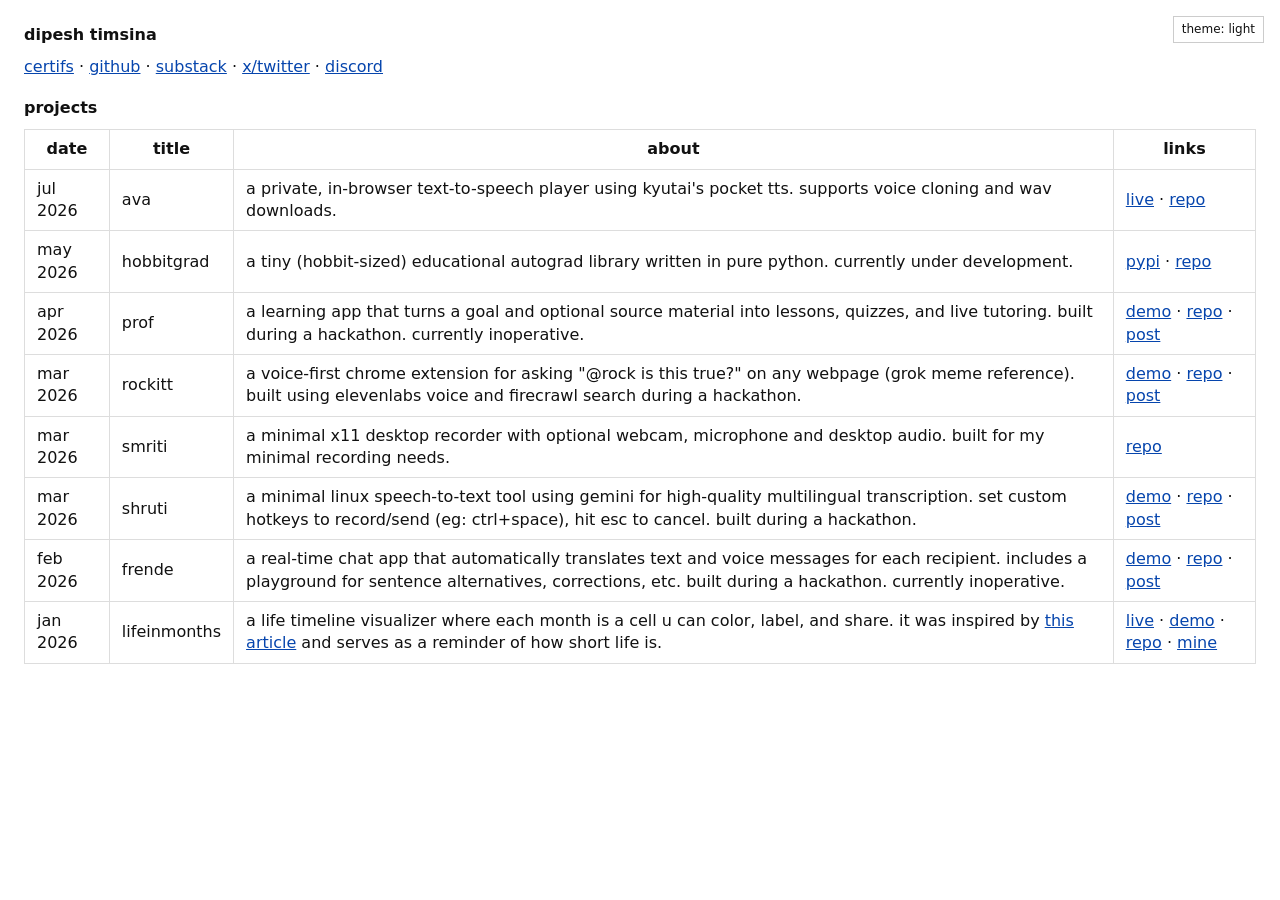
==== index.html @ 2649687e "pivoting to substack" ====
<!DOCTYPE html>
<html lang="en">
<head>
    <meta charset="UTF-8">
    <meta name="viewport" content="width=device-width, initial-scale=1.0">
    <title>creasac - homepage</title>
    <script>
        (function () {
            document.documentElement.classList.add("js");
            try {
                var theme = localStorage.getItem("theme");
                if (theme === "light" || theme === "dark") {
                    document.documentElement.dataset.theme = theme;
                }
            } catch (error) {
            }
        }());
    </script>
    <style>
        :root {
            --bg: #fff;
            --text: #111;
            --link: #0645ad;
            --border: #ccc;
            --cell-border: #ddd;
            --control-bg: #fff;
            --control-hover: #f5f5f5;
        }
        @media (prefers-color-scheme: dark) {
            :root {
                --bg: #111;
                --text: #eee;
                --link: #8ab4ff;
                --border: #555;
                --cell-border: #333;
                --control-bg: #111;
                --control-hover: #1b1b1b;
            }
        }
        :root[data-theme="light"] {
            --bg: #fff;
            --text: #111;
            --link: #0645ad;
            --border: #ccc;
            --cell-border: #ddd;
            --control-bg: #fff;
            --control-hover: #f5f5f5;
        }
        :root[data-theme="dark"] {
            --bg: #111;
            --text: #eee;
            --link: #8ab4ff;
            --border: #555;
            --cell-border: #333;
            --control-bg: #111;
            --control-hover: #1b1b1b;
        }
        html {
            background: var(--bg);
            color: var(--text);
        }
        body {
            font-family: system-ui, -apple-system, Segoe UI, Roboto, Helvetica, Arial, sans-serif;
            background: var(--bg);
            color: var(--text);
            margin: 24px;
            padding: 0;
            line-height: 1.4;
        }
        a {
            color: var(--link);
        }
        h2 {
            font-size: 16px;
            font-weight: 600;
            margin: 18px 0 10px;
        }
        .close_gap {
            margin: 0 0 18px;
        }
        table {
            border-collapse: collapse;
            border: 1px solid var(--border);
        }
        th, td {
            padding: 8px 12px;
            border: 1px solid var(--cell-border);
        }
        .theme-toggle {
            position: fixed;
            top: 16px;
            right: 16px;
            z-index: 1;
            padding: 4px 8px;
            border: 1px solid var(--border);
            background: var(--control-bg);
            color: var(--text);
            font: inherit;
            font-size: 12px;
            line-height: 1.4;
            cursor: pointer;
        }
        .theme-toggle:hover {
            background: var(--control-hover);
        }
        .js [data-view]:not(.active-view) {
            display: none;
        }
    </style>
    <script src="theme.js" defer></script>
    <script src="view.js" defer></script>
</head>
<body>
    <button class="theme-toggle" type="button" data-theme-toggle>theme</button>

    <h2>dipesh timsina</h2>
    <p class="close_gap">
        <span data-view-switch="projects"><a href="#projects">projects</a> &middot;</span>
        <span data-view-switch="certificates"><a href="#certificates">certifs</a> &middot;</span>
        <a href="https://github.com/creasac">github</a> &middot;
        <!-- <a href="https://www.kaggle.com/timsinadipesh">kaggle</a> &middot; -->
        <!-- <a href="https://www.youtube.com/@creasacyt">youtube</a> &middot; -->
        <a href="https://substack.com/@creasac">substack</a> &middot;
        <a href="https://x.com/creasac_">x/twitter</a> &middot;
        <a href="https://discordapp.com/users/1051826142258155530">discord</a>
    </p>

    <section class="active-view" data-view="projects">
        <h2>projects</h2>
        <table>
        <tr>
            <th>date</th>
            <th>title</th>
            <th>about</th>
            <th>links</th>
        </tr>
        <tr>
            <td>jul 2026</td>
            <td>ava</td> 
            <td>a private, in-browser text-to-speech player using kyutai's pocket tts. supports voice cloning and wav downloads.</td>
            <td>
                <a href="https://ava.creasac.com">live</a> &middot;
                <a href="https://github.com/creasac/ava">repo</a>
            </td>
        </tr>
        <tr>
            <td>may 2026</td>
            <td>hobbitgrad</td>
            <td>a tiny (hobbit-sized) educational autograd library written in pure python. currently under development.</td>
            <td>
                <a href="https://pypi.org/project/hobbitgrad/">pypi</a> &middot;
                <a href="https://github.com/creasac/hobbitgrad">repo</a>
            </td>
        </tr>
        <tr>
            <td>apr 2026</td>
            <td>prof</td>
            <td>a learning app that turns a goal and optional source material into lessons, quizzes, and live tutoring. built during a hackathon. currently inoperative.</td>
            <td>
                <!-- <a href="https://prof.creasac.workers.dev">live</a> &middot; -->
                <a href="https://www.youtube.com/watch?v=EhzFgjZVULM">demo</a> &middot;
                <a href="https://github.com/creasac/prof">repo</a> &middot;
                <a href="https://hacks.elevenlabs.io/submissions/186d65a1-6260-4ba0-b815-a598f3ca551c">post</a>
            </td>
        </tr>
        <tr>
            <td>mar 2026</td>
            <td>rockitt</td>
            <td>a voice-first chrome extension for asking "@rock is this true?" on any webpage (grok meme reference). built using elevenlabs voice and firecrawl search during a hackathon.</td>
            <td>
                <!-- <a href="https://chromewebstore.google.com/detail/hfcoajndekonknlgdjfleibamoijofkh/">live</a> &middot; -->
                <a href="https://www.youtube.com/watch?v=A8D66fbJItU">demo</a> &middot;
                <a href="https://github.com/creasac/rockitt">repo</a> &middot;
                <a href="https://hacks.elevenlabs.io/submissions/20314e7d-9eb1-4995-b3b4-708eff001f45">post</a>
            </td>
        </tr>
        <tr>
            <td>mar 2026</td>
            <td>smriti</td>
            <td>a minimal x11 desktop recorder with optional webcam, microphone and desktop audio. built for my minimal recording needs.</td>
            <td>
                <a href="https://github.com/creasac/smriti">repo</a>
            </td>
        </tr>
        <tr>
            <td>mar 2026</td>
            <td>shruti</td>
            <td>a minimal linux speech-to-text tool using gemini for high-quality multilingual transcription. set custom hotkeys to record/send (eg: ctrl+space), hit esc to cancel. built during a hackathon.</td>
            <td>
                <a href="https://youtu.be/UYwDzhuUQPQ">demo</a> &middot;
                <a href="https://github.com/creasac/shruti">repo</a> &middot;
                <a href="https://dev.to/creasac/built-shruti-a-minimal-system-wide-speech-to-text-tool-for-linux-47f2">post</a>
            </td>
        </tr>
        <tr>
            <td>feb 2026</td>
            <td>frende</td>
            <td>a real-time chat app that automatically translates text and voice messages for each recipient. includes a playground for sentence alternatives, corrections, etc. built during a hackathon. currently inoperative.</td>
            <td>
                <!-- <a href="https://frende.vercel.app">live</a> &middot; -->
                <a href="https://www.youtube.com/watch?v=aFIX1mvdTwI&t=9s">demo</a> &middot;
                <a href="https://github.com/creasac/frende-dev">repo</a> &middot;
                <a href="https://devpost.com/software/frende">post</a>
            </td>
        </tr>
        <tr>
            <td>jan 2026</td>
            <td>lifeinmonths</td>
            <td>a life timeline visualizer where each month is a cell u can color, label, and share. it was inspired by <a href="https://waitbutwhy.com/2014/05/life-weeks.html">this article</a> and serves as a reminder of how short life is.</td>
            <td><a href="https://lifeinmonths.vercel.app">live</a> &middot;
                <a href="https://www.youtube.com/watch?v=9fUk39ATIXo&t=1s">demo</a> &middot;
                <a href="https://github.com/creasac/lifeinmonths">repo</a> &middot;
                <a href="https://lifeinmonths.vercel.app/creasac">mine</a>
            </td>
        </tr>
        </table>
    </section>

    <section data-view="certificates">
        <h2>certificates</h2>
        <table>
            <tr>
                <th>date</th>
                <th>certificate</th>
                <th>issuer</th>
                <th>time spent (approximate)</th>
            </tr>
            <tr>
                <td>Jan 10, 2025</td>
                <td><a href="https://coursera.org/share/632d15a8092e8cc3a588527fc9cee36c">Deep Learning</a></td>
                <td>DeepLearning.AI (coursera)</td>
                <td>3 months at 10 hours a week</td>
            </tr>
            <tr>
                <td>Dec 26, 2024</td>
                <td><a href="https://coursera.org/share/d526c2bbdcf592c46728c0be9bdc3246">Accelerated Computer Science Fundamentals</a></td>
                <td>University of Illinois Urbana-Champaign (coursera)</td>
                <td>2 months at 10 hours a week</td>
            </tr>
            <tr>
                <td>Aug 29, 2024</td>
                <td><a href="https://coursera.org/share/204531e385c50a49f821b47ea51f4e2b">C Programming with Linux</a></td>
                <td>Institut Mines-Télécom & Dartmouth College (coursera)</td>
                <td>2 months at 10 hours a week</td>
            </tr>
            <tr>
                <td>Jul 12, 2024</td>
                <td><a href="https://coursera.org/share/3ad6fe5a022023cad6f29e0116e2bc9b">From Nand to Tetris</a></td>
                <td>Hebrew University of Jerusalem (coursera)</td>
                <td>4 weeks at 10 hours a week</td>
            </tr>
            <tr>
                <td>Jun 1, 2024</td>
                <td><a href="https://coursera.org/share/227577705cc01f79bb2115d833599992">Divide and Conquer, Sorting and Searching, and Randomized Algorithms</a></td>
                <td>Stanford University (coursera)</td>
                <td>2 weeks at 10 hours a week</td>
            </tr>
            <tr>
                <td>May 18, 2024</td>
                <td><a href="https://coursera.org/share/c6312e6c1ece568bc336d7b0ed98c8a7">Machine Learning</a></td>
                <td>Stanford University & DeepLearning.AI (coursera)</td>
                <td>2 months at 10 hours a week</td>
            </tr>
            <tr>
                <td>Feb 24, 2024</td>
                <td><a href="https://coursera.org/share/4c72ab20d2b2abe898c4d1ca3e85a241">Mathematics for Machine Learning and Data Science</a></td>
                <td>DeepLearning.AI (coursera)</td>
                <td>3 months at 5 hours a week</td>
            </tr>
            <tr>
                <td>Sep 20, 2023</td>
                <td><a href="https://www.credly.com/badges/92e4d92b-abae-4ccc-8200-226f5cf807fd">CCNA: Introduction to Networks</a></td>
                <td>Cisco Networking Academy</td>
                <td>7 weeks at 10 hours a week</td>
            </tr>
            <tr>
                <td>Aug 28, 2023</td>
                <td><a href="https://coursera.org/share/d5e69bac4a2be00237bb6cb69e3897bf">Core Java</a></td>
                <td>LearnQuest (coursera)</td>
                <td>2 months at 10 hours a week</td>
            </tr>
            <tr>
                <td>Aug 21, 2023</td>
                <td><a href="https://coursera.org/share/abc9e48126a70b0f7f11c1d0de5cccbb">Étudier en France: French Intermediate course B1-B2</a></td>
                <td>École Polytechnique (coursera)</td>
                <td>5 weeks at 10 hours a week</td>
            </tr>
            <tr>
                <td>Sep 12, 2022</td>
                <td><a href="https://drive.google.com/file/d/124qPw9OoJ26R4PNTx1wd91HVh4HaTQHC/view">Français B1.1 (French Language)</a></td>
                <td>Alliance Française de Katmandou</td>
                <td>1 year at 8 hours a week</td>
            </tr>
            <tr>
                <td>Aug 10, 2022</td>
                <td><a href="https://drive.google.com/file/d/1zjWi_UGqkVSPky_HVifHElUkT7HzQy-I/view">Goethe-Zerifikat B2 (German Language)</a></td>
                <td>Goethe-Institut</td>
                <td>1 year at 15 hours a week</td>
            </tr>
        </table>
    </section>
</body>
</html>
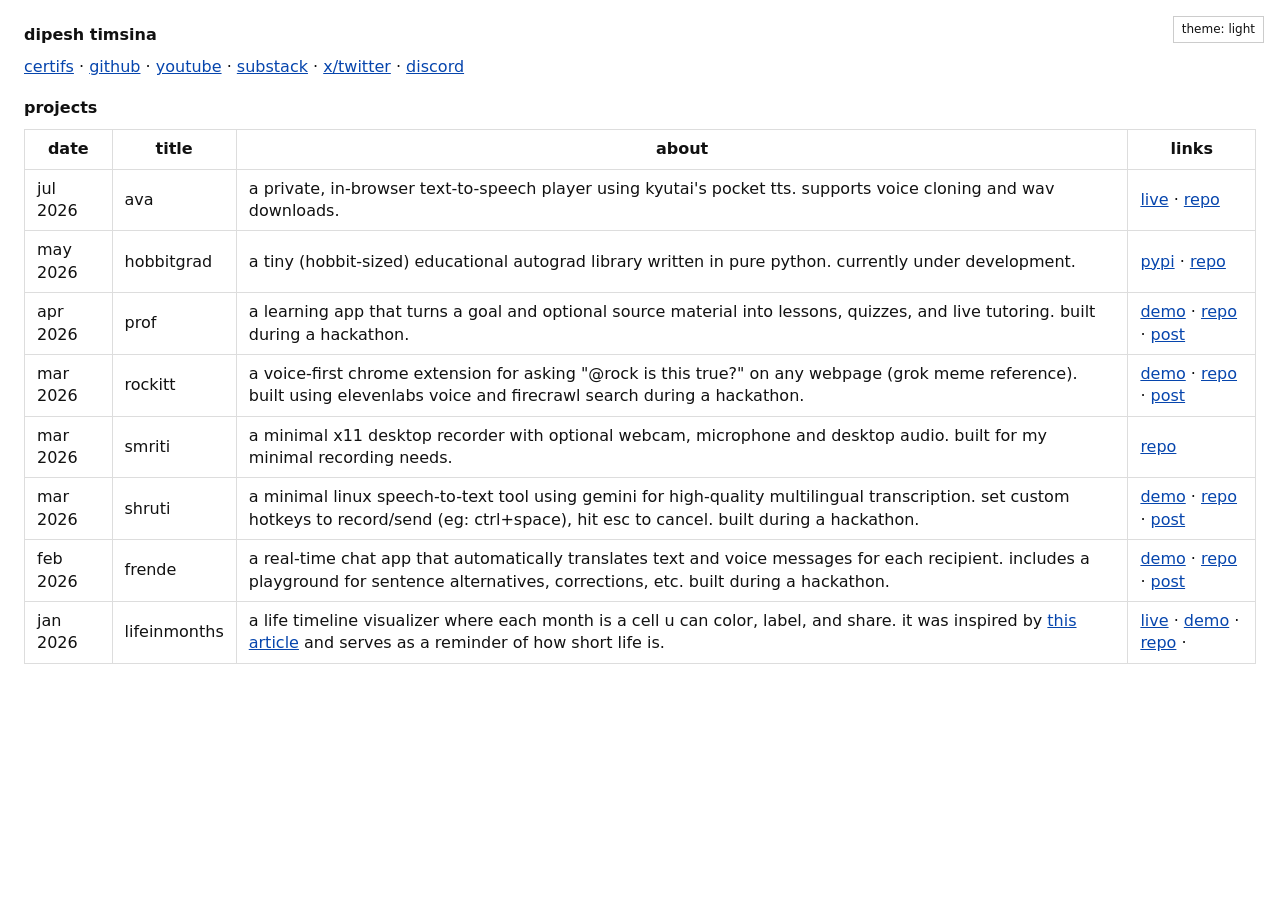
==== commit 41f86d5d: "update" ====
--- a/index.html
+++ b/index.html
@@ -119,7 +119,7 @@
         <span data-view-switch="certificates"><a href="#certificates">certifs</a> &middot;</span>
         <a href="https://github.com/creasac">github</a> &middot;
         <!-- <a href="https://www.kaggle.com/timsinadipesh">kaggle</a> &middot; -->
-        <!-- <a href="https://www.youtube.com/@creasacyt">youtube</a> &middot; -->
+        <a href="https://www.youtube.com/@creasacyt">youtube</a> &middot;
         <a href="https://substack.com/@creasac">substack</a> &middot;
         <a href="https://x.com/creasac_">x/twitter</a> &middot;
         <a href="https://discordapp.com/users/1051826142258155530">discord</a>
@@ -155,7 +155,7 @@
         <tr>
             <td>apr 2026</td>
             <td>prof</td>
-            <td>a learning app that turns a goal and optional source material into lessons, quizzes, and live tutoring. built during a hackathon. currently inoperative.</td>
+            <td>a learning app that turns a goal and optional source material into lessons, quizzes, and live tutoring. built during a hackathon.</td>
             <td>
                 <!-- <a href="https://prof.creasac.workers.dev">live</a> &middot; -->
                 <a href="https://www.youtube.com/watch?v=EhzFgjZVULM">demo</a> &middot;
@@ -195,7 +195,7 @@
         <tr>
             <td>feb 2026</td>
             <td>frende</td>
-            <td>a real-time chat app that automatically translates text and voice messages for each recipient. includes a playground for sentence alternatives, corrections, etc. built during a hackathon. currently inoperative.</td>
+            <td>a real-time chat app that automatically translates text and voice messages for each recipient. includes a playground for sentence alternatives, corrections, etc. built during a hackathon.</td>
             <td>
                 <!-- <a href="https://frende.vercel.app">live</a> &middot; -->
                 <a href="https://www.youtube.com/watch?v=aFIX1mvdTwI&t=9s">demo</a> &middot;
@@ -210,7 +210,7 @@
             <td><a href="https://lifeinmonths.vercel.app">live</a> &middot;
                 <a href="https://www.youtube.com/watch?v=9fUk39ATIXo&t=1s">demo</a> &middot;
                 <a href="https://github.com/creasac/lifeinmonths">repo</a> &middot;
-                <a href="https://lifeinmonths.vercel.app/creasac">mine</a>
+                <!-- <a href="https://lifeinmonths.vercel.app/creasac">mine</a> -->
             </td>
         </tr>
         </table>
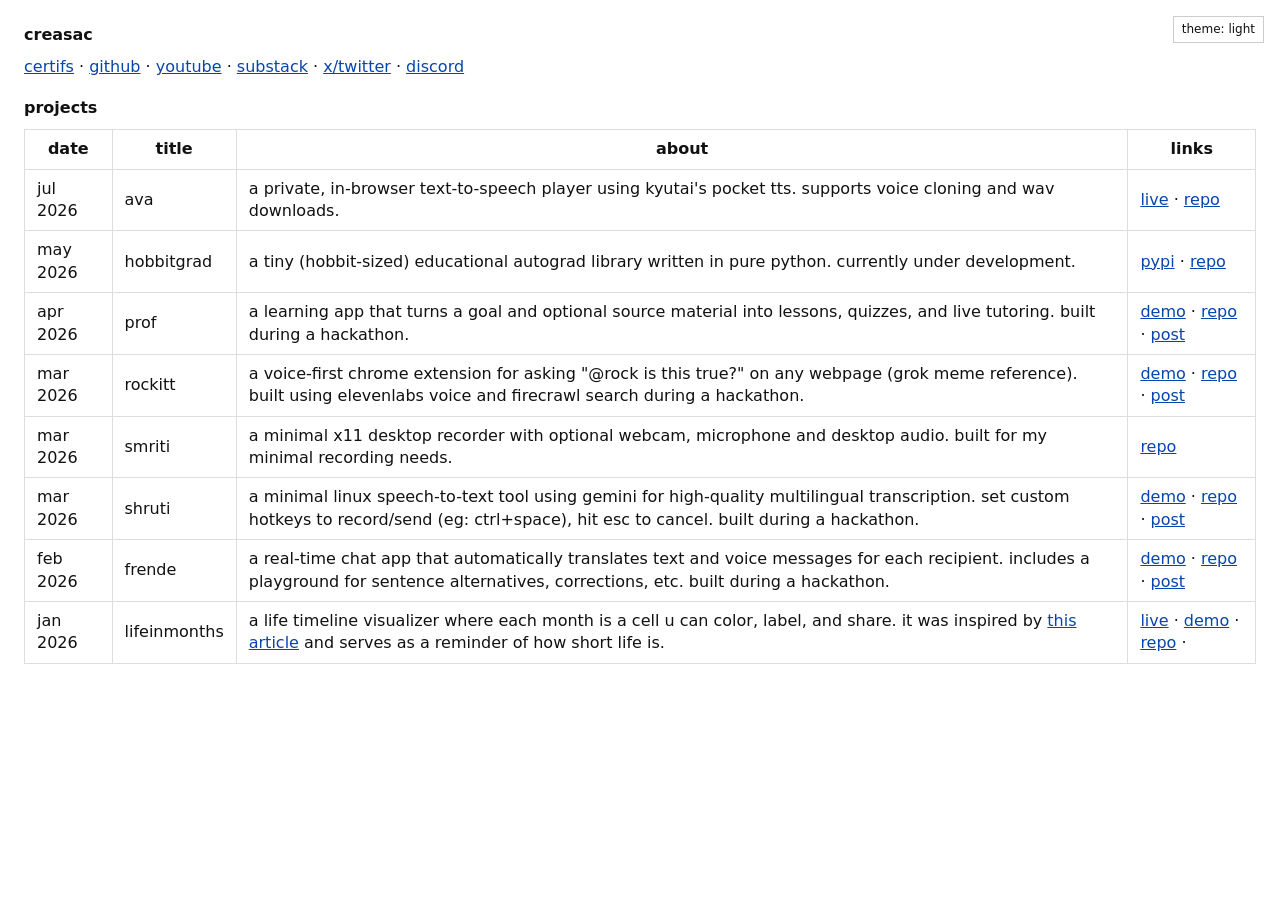
==== commit 96dc7ad5: "update" ====
--- a/index.html
+++ b/index.html
@@ -113,7 +113,7 @@
 <body>
     <button class="theme-toggle" type="button" data-theme-toggle>theme</button>
 
-    <h2>dipesh timsina</h2>
+    <h2>creasac</h2>
     <p class="close_gap">
         <span data-view-switch="projects"><a href="#projects">projects</a> &middot;</span>
         <span data-view-switch="certificates"><a href="#certificates">certifs</a> &middot;</span>
@@ -198,8 +198,8 @@
             <td>a real-time chat app that automatically translates text and voice messages for each recipient. includes a playground for sentence alternatives, corrections, etc. built during a hackathon.</td>
             <td>
                 <!-- <a href="https://frende.vercel.app">live</a> &middot; -->
-                <a href="https://www.youtube.com/watch?v=aFIX1mvdTwI&t=9s">demo</a> &middot;
-                <a href="https://github.com/creasac/frende-dev">repo</a> &middot;
+                <a href="https://www.youtube.com/watch?v=aFIX1mvdTwI">demo</a> &middot;
+                <a href="https://github.com/creasac/frende">repo</a> &middot;
                 <a href="https://devpost.com/software/frende">post</a>
             </td>
         </tr>
@@ -208,7 +208,7 @@
             <td>lifeinmonths</td>
             <td>a life timeline visualizer where each month is a cell u can color, label, and share. it was inspired by <a href="https://waitbutwhy.com/2014/05/life-weeks.html">this article</a> and serves as a reminder of how short life is.</td>
             <td><a href="https://lifeinmonths.vercel.app">live</a> &middot;
-                <a href="https://www.youtube.com/watch?v=9fUk39ATIXo&t=1s">demo</a> &middot;
+                <a href="https://www.youtube.com/watch?v=9fUk39ATIXo">demo</a> &middot;
                 <a href="https://github.com/creasac/lifeinmonths">repo</a> &middot;
                 <!-- <a href="https://lifeinmonths.vercel.app/creasac">mine</a> -->
             </td>
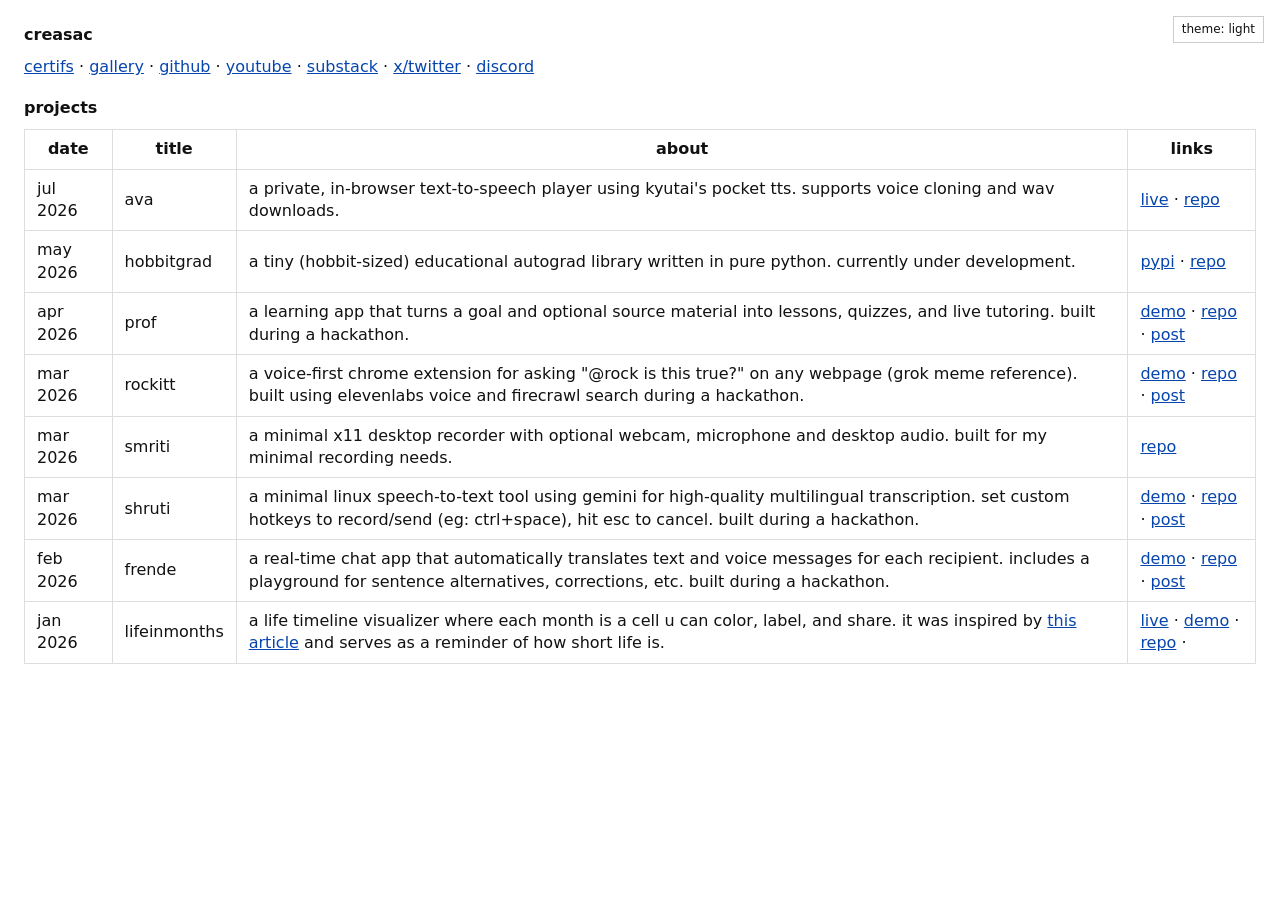
==== commit 90e704fe: "add gallery link" ====
--- a/index.html
+++ b/index.html
@@ -117,6 +117,7 @@
     <p class="close_gap">
         <span data-view-switch="projects"><a href="#projects">projects</a> &middot;</span>
         <span data-view-switch="certificates"><a href="#certificates">certifs</a> &middot;</span>
+        <a href="https://gallery.creasac.com">gallery</a> &middot;
         <a href="https://github.com/creasac">github</a> &middot;
         <!-- <a href="https://www.kaggle.com/timsinadipesh">kaggle</a> &middot; -->
         <a href="https://www.youtube.com/@creasacyt">youtube</a> &middot;
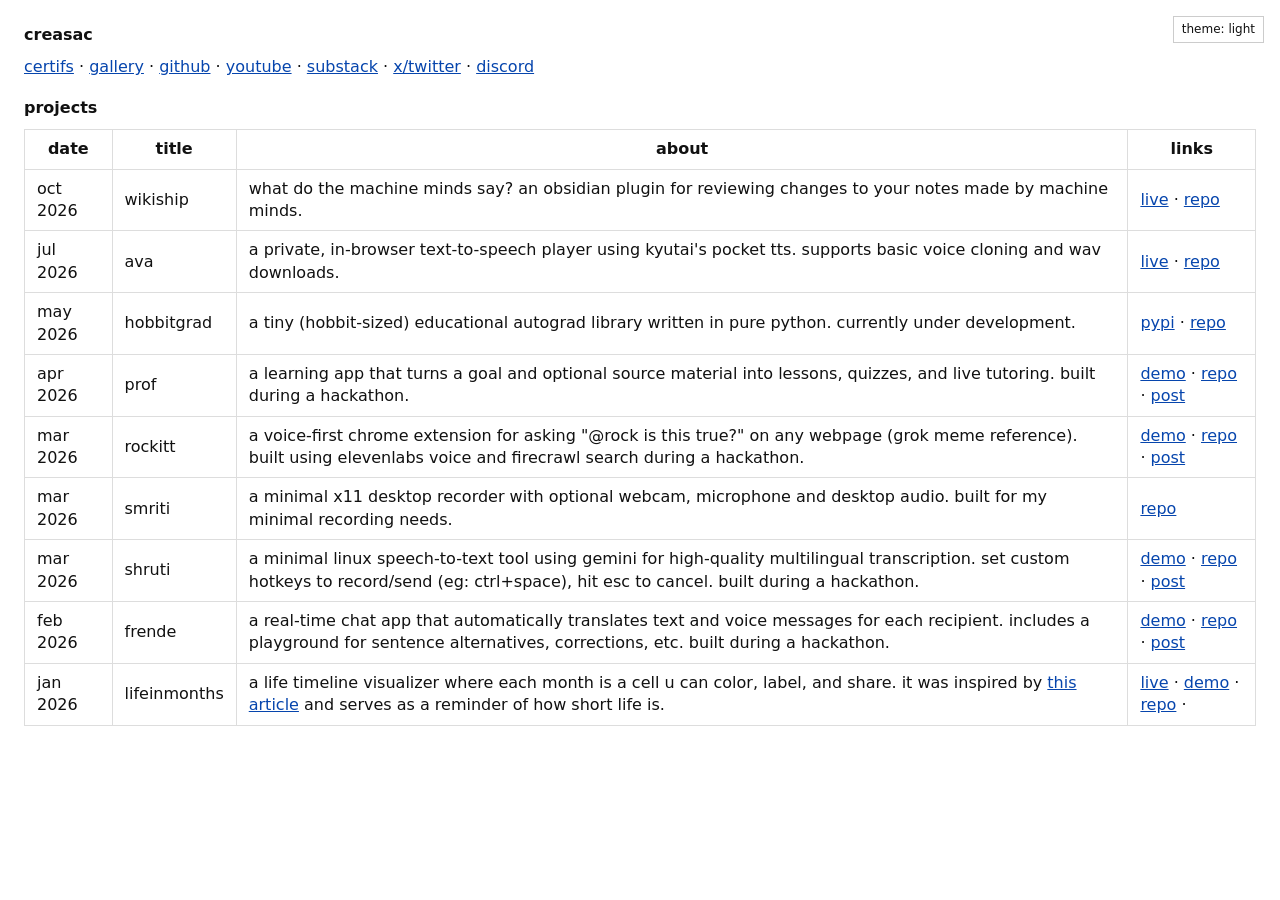
==== commit df480725: "add project wikiship" ====
--- a/index.html
+++ b/index.html
@@ -136,9 +136,18 @@
             <th>links</th>
         </tr>
         <tr>
+            <td>oct 2026</td>
+            <td>wikiship</td>
+            <td>what do the machine minds say? an obsidian plugin for reviewing changes to your notes made by machine minds.</td>
+            <td>
+                <a href="https://community.obsidian.md/plugins/wikiship">live</a> &middot;
+                <a href="https://github.com/creasac/wikiship">repo</a>
+            </td>
+        </tr>
+        <tr>    
             <td>jul 2026</td>
             <td>ava</td> 
-            <td>a private, in-browser text-to-speech player using kyutai's pocket tts. supports voice cloning and wav downloads.</td>
+            <td>a private, in-browser text-to-speech player using kyutai's pocket tts. supports basic voice cloning and wav downloads.</td>
             <td>
                 <a href="https://ava.creasac.com">live</a> &middot;
                 <a href="https://github.com/creasac/ava">repo</a>
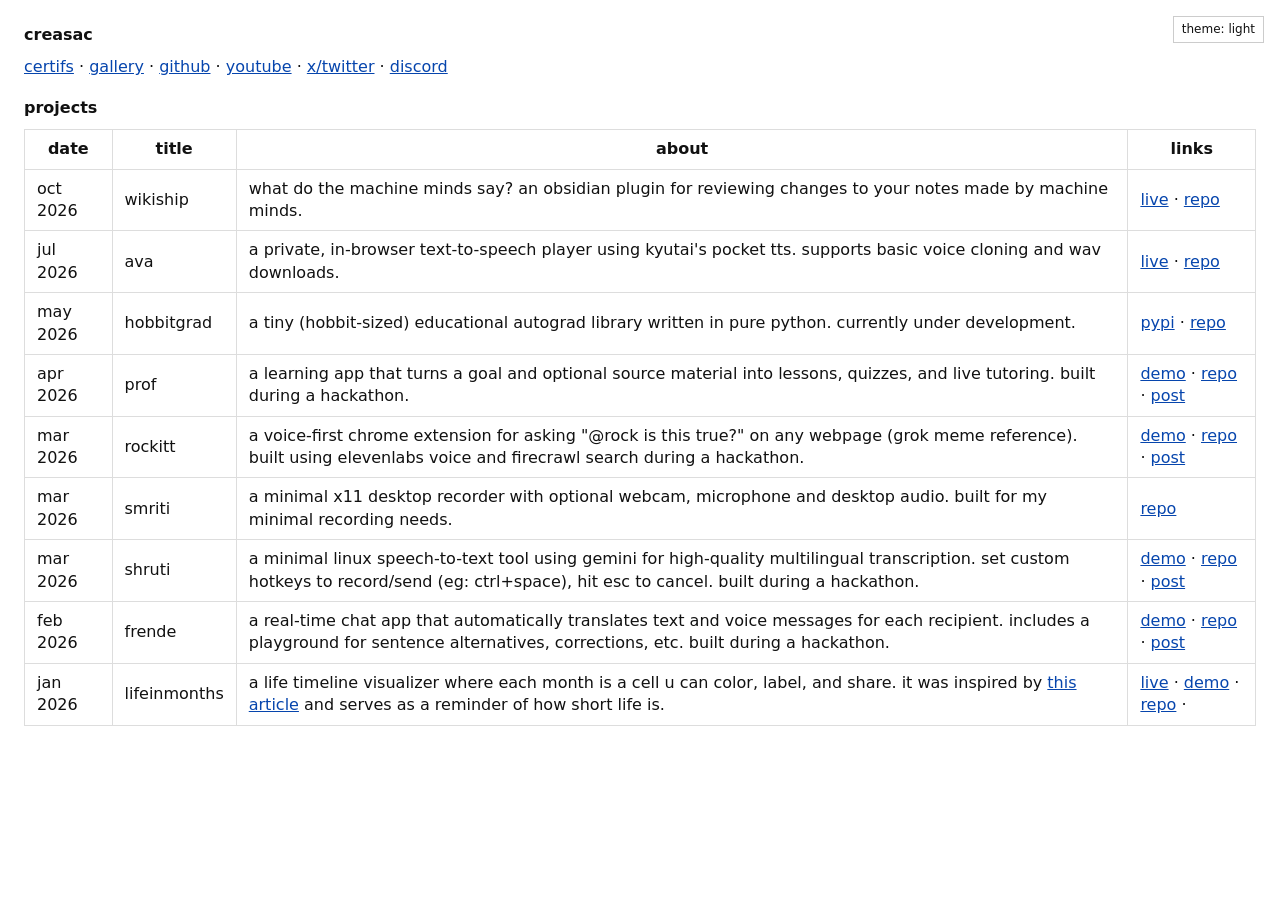
==== commit 8ac39d77: "remove substack link" ====
--- a/index.html
+++ b/index.html
@@ -121,7 +121,7 @@
         <a href="https://github.com/creasac">github</a> &middot;
         <!-- <a href="https://www.kaggle.com/timsinadipesh">kaggle</a> &middot; -->
         <a href="https://www.youtube.com/@creasacyt">youtube</a> &middot;
-        <a href="https://substack.com/@creasac">substack</a> &middot;
+        <!-- <a href="https://substack.com/@creasac">substack</a> &middot; -->
         <a href="https://x.com/creasac_">x/twitter</a> &middot;
         <a href="https://discordapp.com/users/1051826142258155530">discord</a>
     </p>
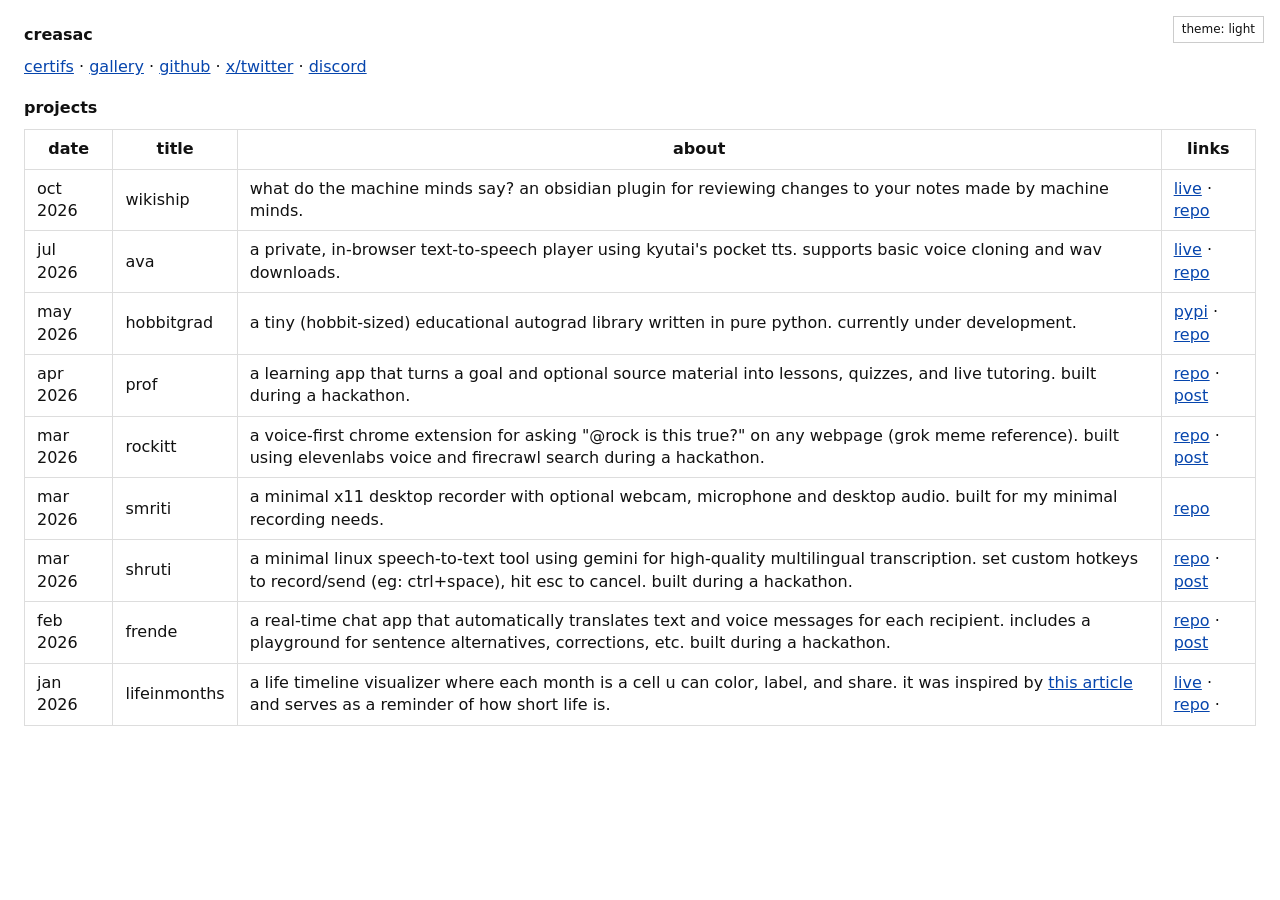
==== commit f7d0d2c8: "rm yt links" ====
--- a/index.html
+++ b/index.html
@@ -120,7 +120,7 @@
         <a href="https://gallery.creasac.com">gallery</a> &middot;
         <a href="https://github.com/creasac">github</a> &middot;
         <!-- <a href="https://www.kaggle.com/timsinadipesh">kaggle</a> &middot; -->
-        <a href="https://www.youtube.com/@creasacyt">youtube</a> &middot;
+        <!-- <a href="https://www.youtube.com/@creasacyt">youtube</a> &middot; -->
         <!-- <a href="https://substack.com/@creasac">substack</a> &middot; -->
         <a href="https://x.com/creasac_">x/twitter</a> &middot;
         <a href="https://discordapp.com/users/1051826142258155530">discord</a>
@@ -168,7 +168,7 @@
             <td>a learning app that turns a goal and optional source material into lessons, quizzes, and live tutoring. built during a hackathon.</td>
             <td>
                 <!-- <a href="https://prof.creasac.workers.dev">live</a> &middot; -->
-                <a href="https://www.youtube.com/watch?v=EhzFgjZVULM">demo</a> &middot;
+                <!-- <a href="https://www.youtube.com/watch?v=EhzFgjZVULM">demo</a> &middot; -->
                 <a href="https://github.com/creasac/prof">repo</a> &middot;
                 <a href="https://hacks.elevenlabs.io/submissions/186d65a1-6260-4ba0-b815-a598f3ca551c">post</a>
             </td>
@@ -179,7 +179,7 @@
             <td>a voice-first chrome extension for asking "@rock is this true?" on any webpage (grok meme reference). built using elevenlabs voice and firecrawl search during a hackathon.</td>
             <td>
                 <!-- <a href="https://chromewebstore.google.com/detail/hfcoajndekonknlgdjfleibamoijofkh/">live</a> &middot; -->
-                <a href="https://www.youtube.com/watch?v=A8D66fbJItU">demo</a> &middot;
+                <!-- <a href="https://www.youtube.com/watch?v=A8D66fbJItU">demo</a> &middot; -->
                 <a href="https://github.com/creasac/rockitt">repo</a> &middot;
                 <a href="https://hacks.elevenlabs.io/submissions/20314e7d-9eb1-4995-b3b4-708eff001f45">post</a>
             </td>
@@ -197,7 +197,7 @@
             <td>shruti</td>
             <td>a minimal linux speech-to-text tool using gemini for high-quality multilingual transcription. set custom hotkeys to record/send (eg: ctrl+space), hit esc to cancel. built during a hackathon.</td>
             <td>
-                <a href="https://youtu.be/UYwDzhuUQPQ">demo</a> &middot;
+                <!-- <a href="https://youtu.be/UYwDzhuUQPQ">demo</a> &middot; -->
                 <a href="https://github.com/creasac/shruti">repo</a> &middot;
                 <a href="https://dev.to/creasac/built-shruti-a-minimal-system-wide-speech-to-text-tool-for-linux-47f2">post</a>
             </td>
@@ -208,7 +208,7 @@
             <td>a real-time chat app that automatically translates text and voice messages for each recipient. includes a playground for sentence alternatives, corrections, etc. built during a hackathon.</td>
             <td>
                 <!-- <a href="https://frende.vercel.app">live</a> &middot; -->
-                <a href="https://www.youtube.com/watch?v=aFIX1mvdTwI">demo</a> &middot;
+                <!-- <a href="https://www.youtube.com/watch?v=aFIX1mvdTwI">demo</a> &middot; -->
                 <a href="https://github.com/creasac/frende">repo</a> &middot;
                 <a href="https://devpost.com/software/frende">post</a>
             </td>
@@ -218,7 +218,7 @@
             <td>lifeinmonths</td>
             <td>a life timeline visualizer where each month is a cell u can color, label, and share. it was inspired by <a href="https://waitbutwhy.com/2014/05/life-weeks.html">this article</a> and serves as a reminder of how short life is.</td>
             <td><a href="https://lifeinmonths.vercel.app">live</a> &middot;
-                <a href="https://www.youtube.com/watch?v=9fUk39ATIXo">demo</a> &middot;
+                <!-- <a href="https://www.youtube.com/watch?v=9fUk39ATIXo">demo</a> &middot; -->
                 <a href="https://github.com/creasac/lifeinmonths">repo</a> &middot;
                 <!-- <a href="https://lifeinmonths.vercel.app/creasac">mine</a> -->
             </td>
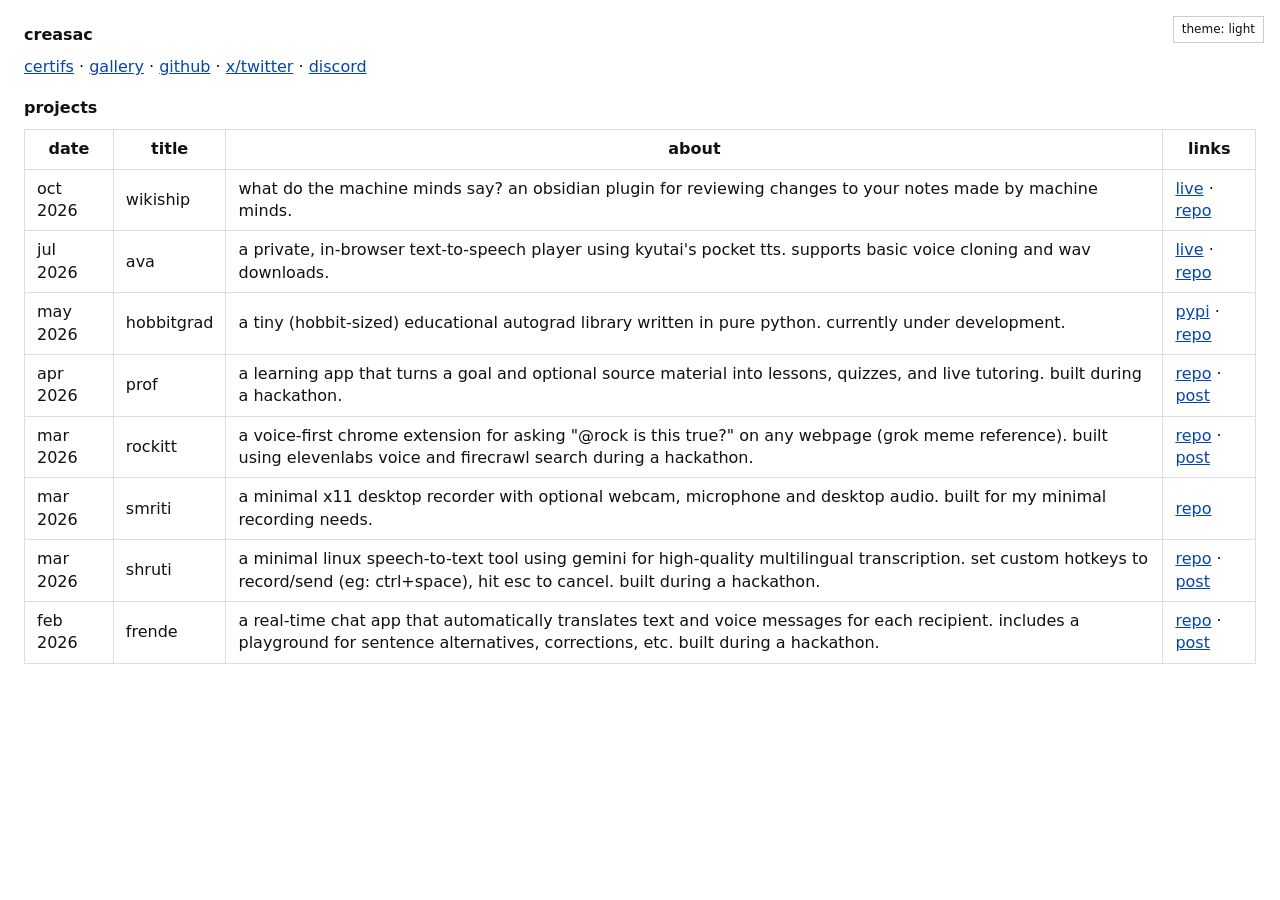
==== commit 658cb759: "rm lifeinmonths entry" ====
--- a/index.html
+++ b/index.html
@@ -213,16 +213,6 @@
                 <a href="https://devpost.com/software/frende">post</a>
             </td>
         </tr>
-        <tr>
-            <td>jan 2026</td>
-            <td>lifeinmonths</td>
-            <td>a life timeline visualizer where each month is a cell u can color, label, and share. it was inspired by <a href="https://waitbutwhy.com/2014/05/life-weeks.html">this article</a> and serves as a reminder of how short life is.</td>
-            <td><a href="https://lifeinmonths.vercel.app">live</a> &middot;
-                <!-- <a href="https://www.youtube.com/watch?v=9fUk39ATIXo">demo</a> &middot; -->
-                <a href="https://github.com/creasac/lifeinmonths">repo</a> &middot;
-                <!-- <a href="https://lifeinmonths.vercel.app/creasac">mine</a> -->
-            </td>
-        </tr>
         </table>
     </section>
 
